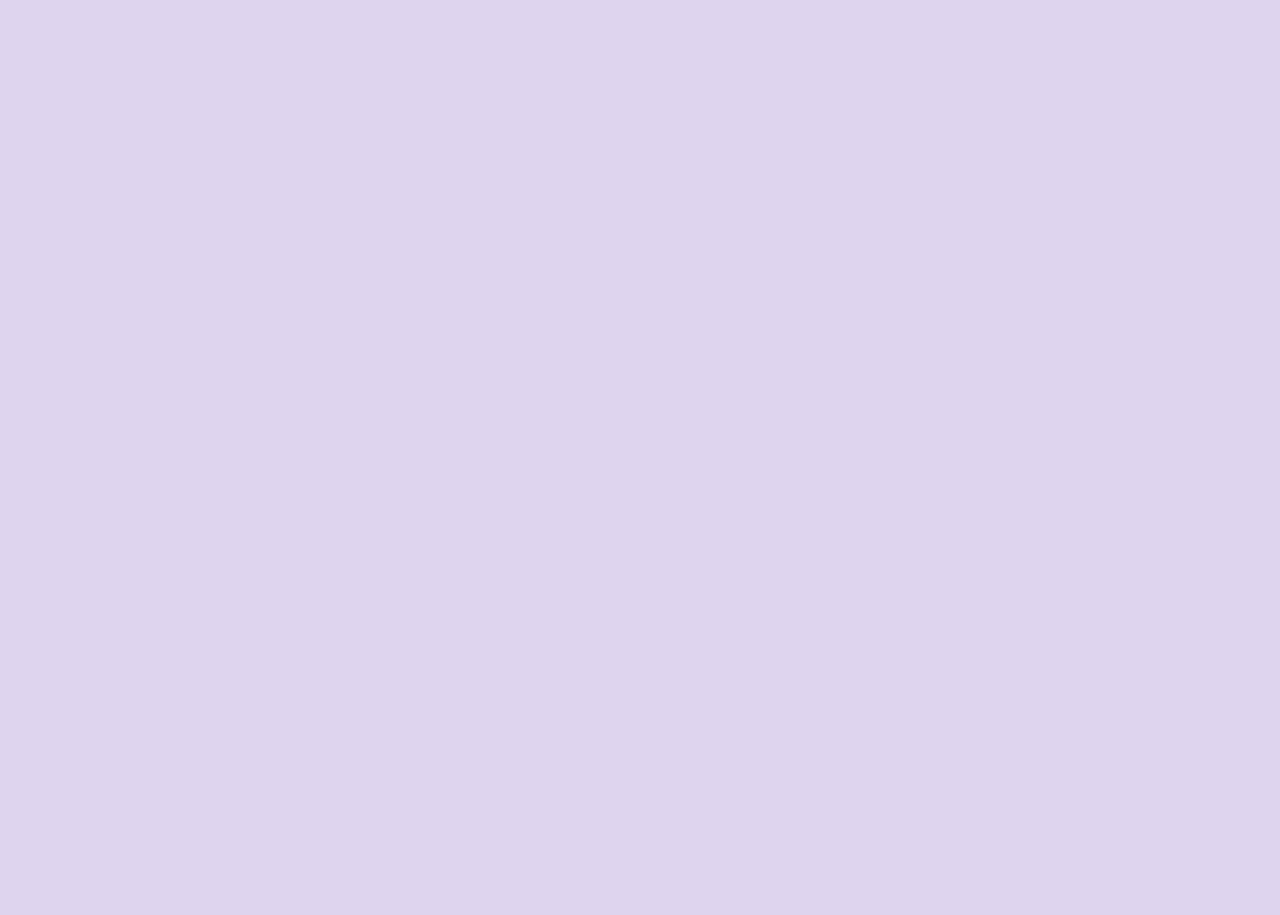
==== shotpanel/index.html @ f0a23af4 "Refresh the live frame query" ====
<!doctype html>
<html><head><meta charset="utf-8"><title>live shot</title>
<style>
  html, body { margin: 0; padding: 0; background: #ded4ee; }
  iframe { display: block; border: 0; width: 412px; height: 915px; }
</style></head>
<body><iframe id="frame" src="https://soulsync-sandy.vercel.app/?live=4"></iframe></body></html>
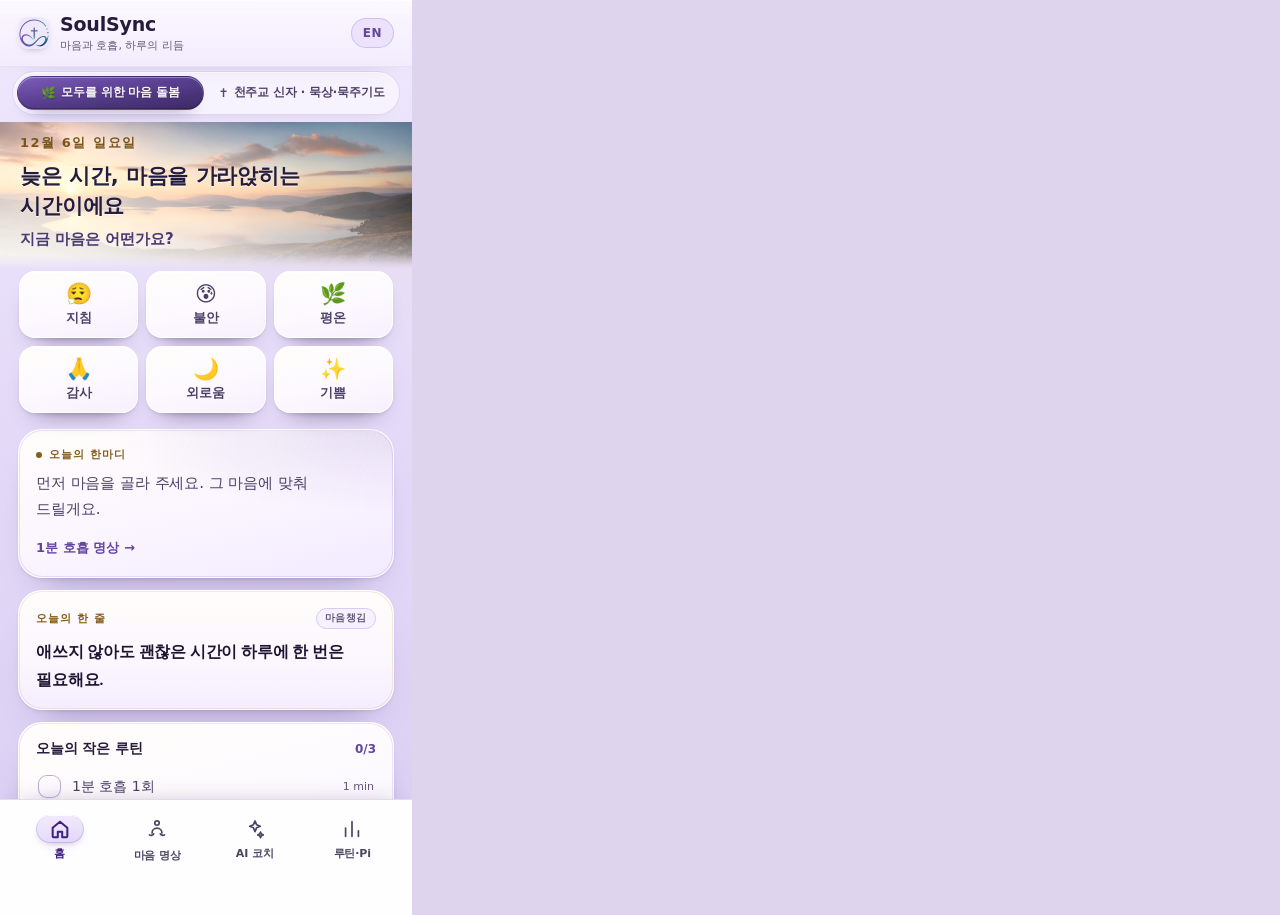
==== commit aededd72: "Temporary same-origin capture frame" ====
--- a/shotpanel/index.html
+++ b/shotpanel/index.html
@@ -1,7 +1,9 @@
 <!doctype html>
-<html><head><meta charset="utf-8"><title>live shot</title>
-<style>
-  html, body { margin: 0; padding: 0; background: #ded4ee; }
-  iframe { display: block; border: 0; width: 412px; height: 915px; }
-</style></head>
-<body><iframe id="frame" src="https://soulsync-sandy.vercel.app/?live=4"></iframe></body></html>
+<html><head><meta charset="utf-8"><meta name="robots" content="noindex"><title>shot</title>
+<style>html,body{margin:0;padding:0;background:#ded4ee}iframe{display:block;border:0;width:412px;height:915px}</style>
+</head><body><iframe id="frame"></iframe>
+<script>
+  var v = new URLSearchParams(location.search).get("t") || Date.now();
+  document.getElementById("frame").src = "./app/index.html?v=" + encodeURIComponent(v);
+</script>
+</body></html>
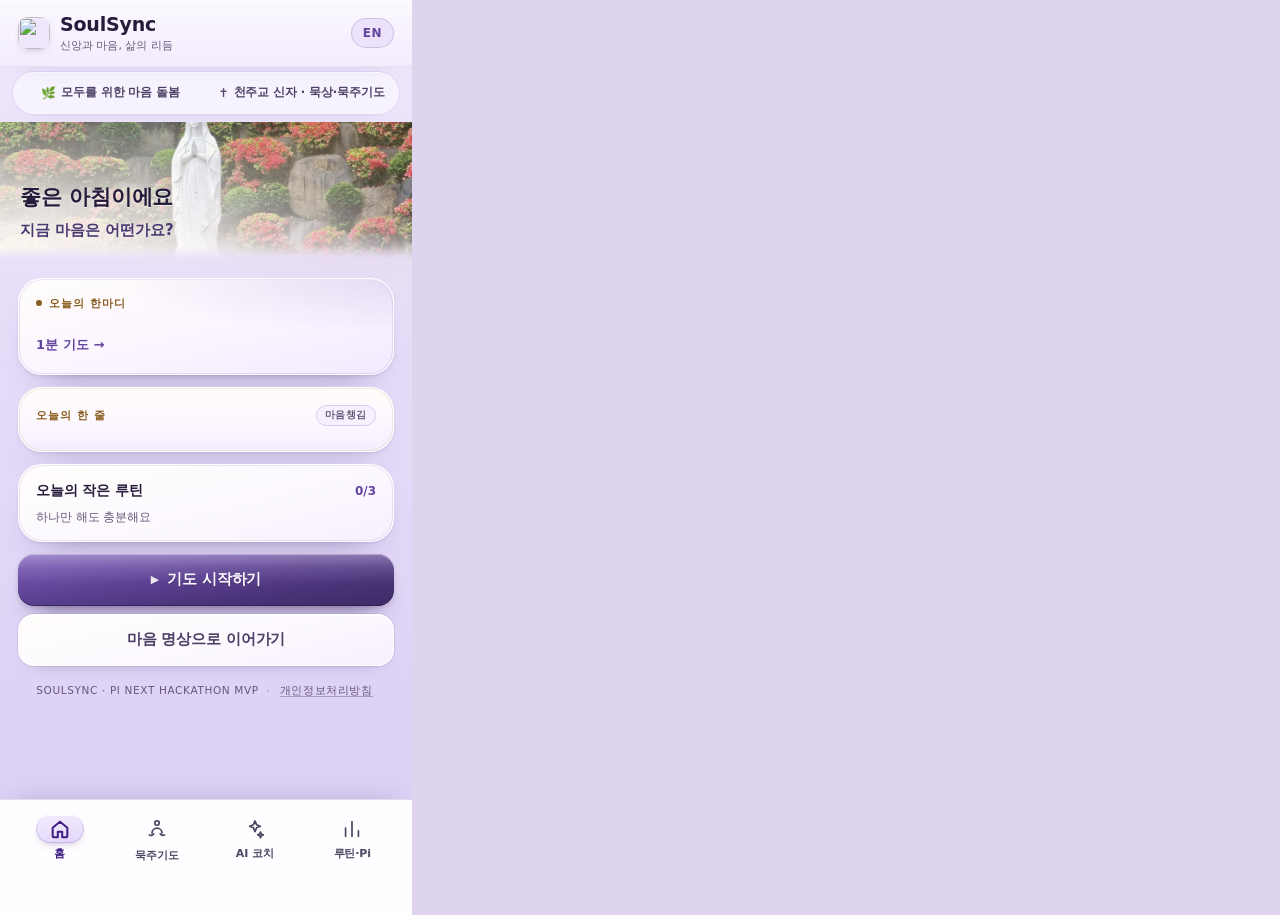
==== commit a37b942e: "Temporary capture frame for the final build" ====
--- a/shotpanel/index.html
+++ b/shotpanel/index.html
@@ -4,6 +4,6 @@
 </head><body><iframe id="frame"></iframe>
 <script>
   var v = new URLSearchParams(location.search).get("t") || Date.now();
-  document.getElementById("frame").src = "./app/index.html?v=" + encodeURIComponent(v);
+  document.getElementById("frame").src = "../?v=" + encodeURIComponent(v);
 </script>
 </body></html>
